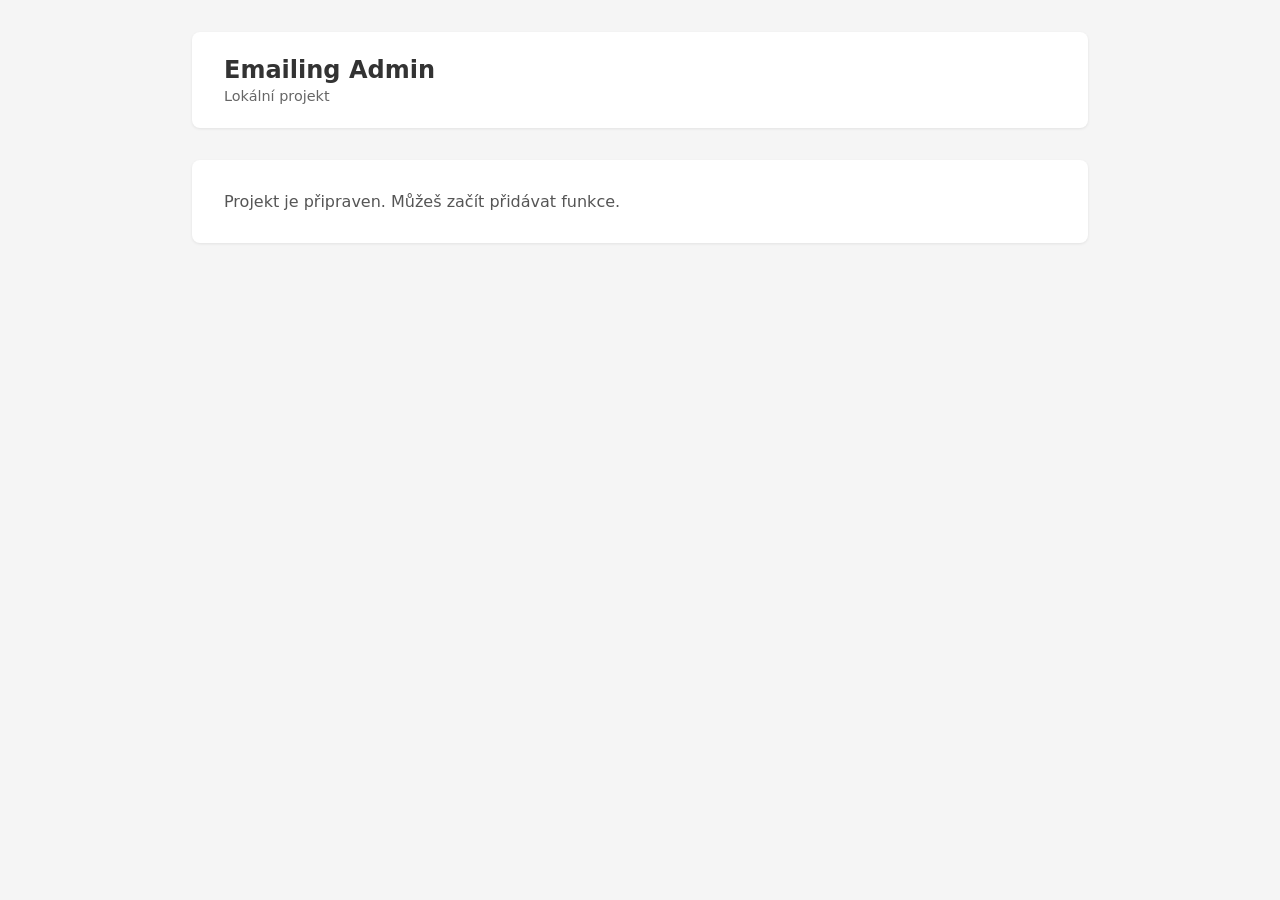
==== index.html @ b881b135 "Initial commit: Emailing Admin pricing templates Co-authored-by: Cursor <cursoragent@cursor.com>" ====
<!DOCTYPE html>
<html lang="cs">
<head>
  <meta charset="UTF-8">
  <meta name="viewport" content="width=device-width, initial-scale=1.0">
  <title>Emailing Admin</title>
  <link rel="stylesheet" href="styles.css">
</head>
<body>
  <div class="app">
    <header class="header">
      <h1>Emailing Admin</h1>
      <p class="subtitle">Lokální projekt</p>
    </header>
    <main class="main">
      <p>Projekt je připraven. Můžeš začít přidávat funkce.</p>
    </main>
  </div>
  <script src="app.js"></script>
</body>
</html>
---- styles.css ----
* {
  box-sizing: border-box;
}

body {
  margin: 0;
  font-family: system-ui, -apple-system, sans-serif;
  background: #f5f5f5;
  color: #333;
  min-height: 100vh;
}

.app {
  max-width: 960px;
  margin: 0 auto;
  padding: 2rem;
}

.header {
  background: #fff;
  padding: 1.5rem 2rem;
  border-radius: 8px;
  box-shadow: 0 1px 3px rgba(0,0,0,0.08);
  margin-bottom: 2rem;
}

.header h1 {
  margin: 0 0 0.25rem 0;
  font-size: 1.5rem;
}

.subtitle {
  margin: 0;
  color: #666;
  font-size: 0.9rem;
}

.main {
  background: #fff;
  padding: 2rem;
  border-radius: 8px;
  box-shadow: 0 1px 3px rgba(0,0,0,0.08);
}

.main p {
  margin: 0;
  color: #555;
}
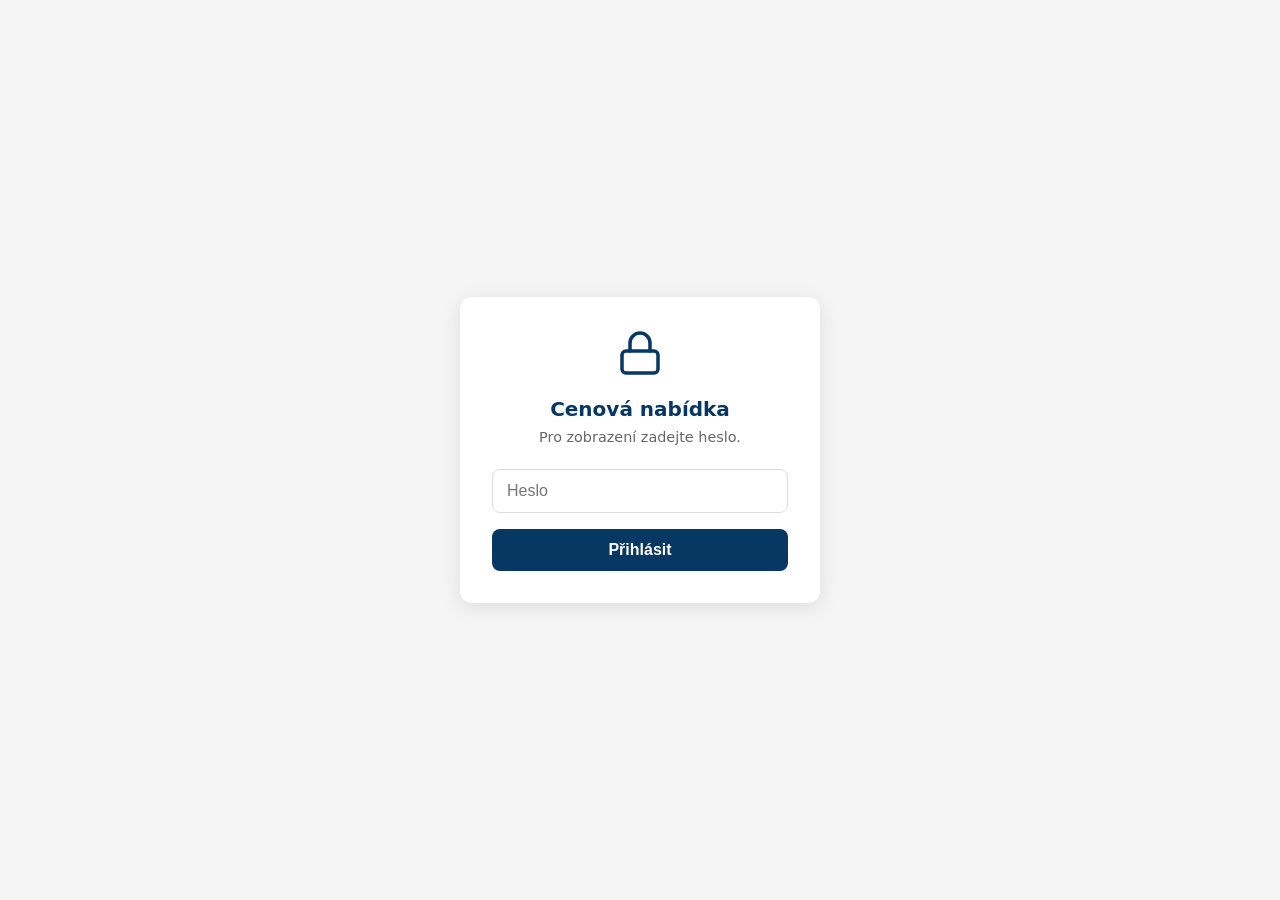
==== commit e1b93318: "Přihlášení heslem, ikona zámku, centrování; deploy skript Co-authored-by: Cursor <cursoragent@cursor" ====
--- a/index.html
+++ b/index.html
@@ -3,19 +3,120 @@
 <head>
   <meta charset="UTF-8">
   <meta name="viewport" content="width=device-width, initial-scale=1.0">
-  <title>Emailing Admin</title>
+  <title>Přihlášení – Cenová nabídka</title>
   <link rel="stylesheet" href="styles.css">
+  <style>
+    .gate {
+      min-height: 100vh;
+      display: flex;
+      align-items: center;
+      justify-content: center;
+      padding: 1rem;
+    }
+    .gate-box {
+      background: #fff;
+      padding: 2rem;
+      border-radius: 12px;
+      box-shadow: 0 4px 20px rgba(0,0,0,0.1);
+      max-width: 360px;
+      width: 100%;
+      text-align: center;
+    }
+    .gate-box h1 {
+      margin: 0 0 0.5rem 0;
+      font-size: 1.25rem;
+      color: #073763;
+    }
+    .gate-box p {
+      margin: 0 0 1.5rem 0;
+      color: #666;
+      font-size: 0.9rem;
+    }
+    .gate-box input {
+      width: 100%;
+      padding: 12px 14px;
+      border: 1px solid #ddd;
+      border-radius: 8px;
+      font-size: 1rem;
+      margin-bottom: 1rem;
+      box-sizing: border-box;
+    }
+    .gate-box input:focus {
+      outline: none;
+      border-color: #073763;
+      box-shadow: 0 0 0 2px rgba(7,55,99,0.15);
+    }
+    .gate-box button {
+      width: 100%;
+      padding: 12px;
+      background: #073763;
+      color: #fff;
+      border: none;
+      border-radius: 8px;
+      font-size: 1rem;
+      font-weight: 600;
+      cursor: pointer;
+    }
+    .gate-box button:hover {
+      background: #062a4d;
+    }
+    .gate-box .error {
+      color: #c00;
+      font-size: 0.85rem;
+      margin-top: 0.5rem;
+      display: none;
+    }
+    .gate-box .error.visible {
+      display: block;
+    }
+    .gate-box .lock-icon {
+      display: block;
+      margin: 0 auto 1rem auto;
+      color: #073763;
+    }
+    .gate-box .lock-icon svg {
+      width: 48px;
+      height: 48px;
+      stroke-width: 1.75;
+    }
+  </style>
 </head>
 <body>
-  <div class="app">
-    <header class="header">
-      <h1>Emailing Admin</h1>
-      <p class="subtitle">Lokální projekt</p>
-    </header>
-    <main class="main">
-      <p>Projekt je připraven. Můžeš začít přidávat funkce.</p>
-    </main>
+  <div class="gate">
+    <div class="gate-box">
+      <span class="lock-icon" aria-hidden="true">
+        <svg xmlns="http://www.w3.org/2000/svg" width="24" height="24" viewBox="0 0 24 24" fill="none" stroke="currentColor" stroke-width="1.75" stroke-linecap="round" stroke-linejoin="round"><rect width="18" height="11" x="3" y="11" rx="2" ry="2"/><path d="M7 11V7a5 5 0 0 1 10 0v4"/></svg>
+      </span>
+      <h1>Cenová nabídka</h1>
+      <p>Pro zobrazení zadejte heslo.</p>
+      <form id="login" action="pricing-offer-v3.html" method="get">
+        <input type="password" id="password" name="p" placeholder="Heslo" autocomplete="off" required>
+        <p class="error" id="error">Nesprávné heslo.</p>
+        <button type="submit">Přihlásit</button>
+      </form>
+    </div>
   </div>
-  <script src="app.js"></script>
+  <script>
+    (function() {
+      var EXPECTED = 'C0W30-26';
+      var STORAGE_KEY = 'admin_cenik_ok';
+
+      var form = document.getElementById('login');
+      var input = document.getElementById('password');
+      var err = document.getElementById('error');
+
+      form.addEventListener('submit', function(e) {
+        e.preventDefault();
+        err.classList.remove('visible');
+        if (input.value === EXPECTED) {
+          try { sessionStorage.setItem(STORAGE_KEY, '1'); } catch (x) {}
+          window.location.href = 'pricing-offer-v3.html';
+        } else {
+          err.classList.add('visible');
+          input.focus();
+        }
+      });
+    })();
+  </script>
 </body>
 </html>
